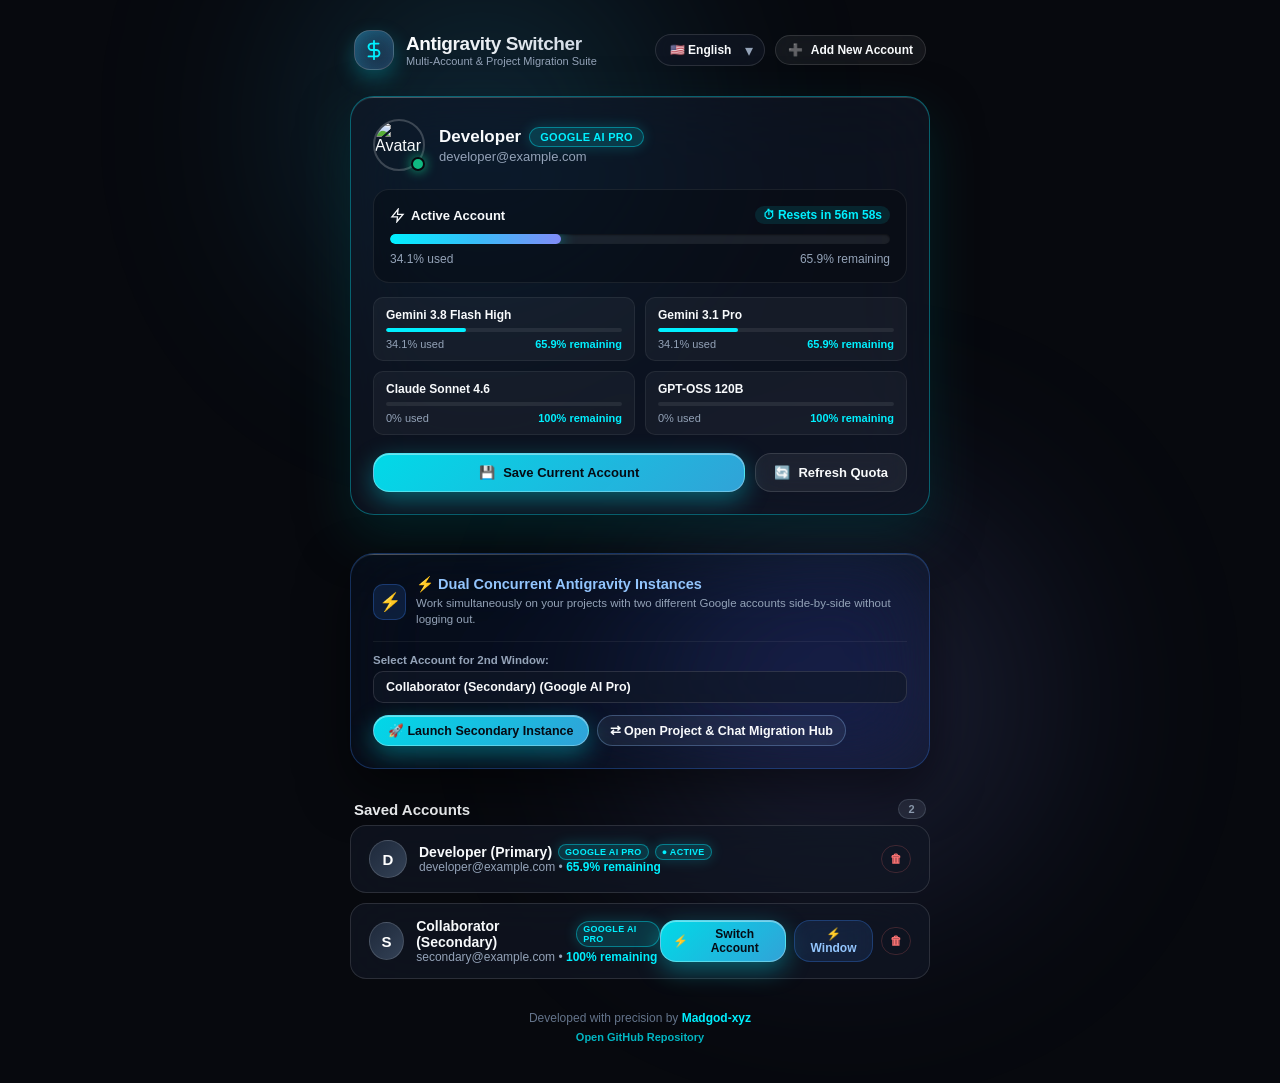
==== app/index.html @ c9e8a595 "feat: initial release of Antigravity Account Switcher & Migration Suite by Ethan Carter" ====
<!DOCTYPE html>
<html lang="en" dir="ltr">
<head>
  <meta charset="UTF-8">
  <meta name="viewport" content="width=device-width, initial-scale=1.0">
  <title>Antigravity Switcher & Migration Suite</title>
  <link rel="stylesheet" href="styles.css">
</head>
<body>

  <!-- Ambient Liquid Glows -->
  <div class="ambient-glow ambient-1"></div>
  <div class="ambient-glow ambient-2"></div>

  <div class="app-container">

    <!-- Header -->
    <header class="app-header">
      <div class="brand-capsule">
        <div class="logo-orb">
          <svg width="22" height="22" viewBox="0 0 24 24" fill="none" stroke="currentColor" stroke-width="2" stroke-linecap="round" stroke-linejoin="round">
            <path d="M12 2v20M17 5H9.5a3.5 3.5 0 0 0 0 7h5a3.5 3.5 0 0 1 0 7H6"/>
          </svg>
        </div>
        <div class="brand-text">
          <h1 data-i18n="appName">Antigravity Switcher</h1>
          <p data-i18n="appSubtitle">Multi-Account & Project Migration Suite</p>
        </div>
      </div>

      <div class="header-actions">
        <!-- Language Selector -->
        <div class="lang-select-wrap">
          <select id="langSelect" class="lang-select" onchange="changeLanguage(this.value)">
            <option value="en" selected>🇺🇸 English</option>
            <option value="fa">🇮🇷 فارسی</option>
            <option value="es">🇪🇸 Español</option>
          </select>
          <span class="lang-chevron">▾</span>
        </div>

        <button class="btn btn-glass" onclick="logoutAndAddNew()" style="padding: 7px 12px; font-size: 12px;">
          <span>➕</span>
          <span data-i18n="addNewAccount">Add Account</span>
        </button>
      </div>
    </header>

    <!-- Hero: Active Account Card -->
    <section class="liquid-card active-card">
      <div class="active-card-top">
        <div class="user-profile">
          <div class="avatar-frame">
            <img id="userAvatar" class="avatar-img" src="" alt="Avatar" style="display:none;" />
            <div id="userAvatarPlaceholder" class="avatar-placeholder">A</div>
            <div class="pulse-dot" title="Active Session"></div>
          </div>
          <div class="user-meta">
            <h2>
              <span id="userName">Active Session</span>
              <span id="tierBadge" class="tier-badge pro">PRO</span>
            </h2>
            <p id="userEmail">Loading session...</p>
          </div>
        </div>
      </div>

      <!-- Live Quota Gauge -->
      <div class="quota-box">
        <div class="quota-box-header">
          <span class="quota-title">
            <svg width="15" height="15" viewBox="0 0 24 24" fill="none" stroke="currentColor" stroke-width="2">
              <path d="M13 2L3 14h9l-1 8 10-12h-9l1-8z"/>
            </svg>
            <span data-i18n="activeAccount">Active Quota</span>
          </span>
          <span id="quotaCountdown" class="quota-countdown">⏱ Resets in --</span>
        </div>

        <div class="liquid-progress-track">
          <div id="quotaProgressFill" class="liquid-progress-fill" style="width: 0%;"></div>
        </div>

        <div class="quota-box-footer">
          <span id="quotaUsedText">0% used</span>
          <span id="quotaRemainingText">100% remaining</span>
        </div>
      </div>

      <!-- Models Breakdown -->
      <div class="models-grid" id="modelsGrid">
        <!-- Injected via JavaScript -->
      </div>

      <!-- Hero Actions -->
      <div class="btn-group-hero">
        <button class="btn btn-primary" onclick="saveCurrentAccount()" style="flex:1;">
          <span>💾</span>
          <span data-i18n="saveCurrent">Save Current Account</span>
        </button>
        <button class="btn btn-glass" onclick="refreshLiveData()">
          <span>🔄</span>
          <span data-i18n="refreshQuota">Refresh</span>
        </button>
      </div>
    </section>

    <!-- Dual-Instance Concurrent Suite Card -->
    <section class="liquid-card" style="margin-top: 18px; border: 1px solid rgba(59,130,246,0.3); background: rgba(59,130,246,0.04);">
      <div style="display:flex; align-items:center; justify-content:space-between;">
        <div style="display:flex; align-items:center; gap:10px;">
          <div style="width:36px; height:36px; border-radius:10px; background:rgba(59,130,246,0.15); border:1px solid rgba(59,130,246,0.3); display:flex; align-items:center; justify-content:center; font-size:18px;">
            ⚡️
          </div>
          <div>
            <h3 data-i18n="dualInstanceTitle" style="font-size:14.5px; font-weight:700; margin:0; color:#93c5fd;">Dual Concurrent Antigravity Instances</h3>
            <p data-i18n="dualInstanceDesc" style="font-size:11.5px; color:var(--text-muted); margin-top:2px; line-height:1.4;">
              Work simultaneously on your projects with two different Google accounts side-by-side without logging out.
            </p>
          </div>
        </div>
      </div>

      <div style="display:flex; flex-wrap:wrap; gap:12px; align-items:flex-end; margin-top:14px; padding-top:12px; border-top:1px solid rgba(255,255,255,0.06);">
        <div style="flex:1; min-width:220px;">
          <label data-i18n="selectSecondaryAccount" style="font-size:11.5px; font-weight:600; color:var(--text-muted); display:block; margin-bottom:5px;">Select Account for 2nd Window:</label>
          <select id="dualTargetAccountSelect" class="lang-select" style="width:100%; border-radius:var(--radius-sm); padding:8px 12px; font-size:12.5px;">
            <!-- Populated from savedAccounts -->
          </select>
        </div>

        <div style="display:flex; gap:8px;">
          <button class="btn btn-primary" id="launchDualBtn" onclick="executeLaunchDual()" style="padding: 7px 14px; font-size: 12.5px;">
            <span data-i18n="launchDualBtn">🚀 Launch Secondary Instance</span>
          </button>
          <button class="btn btn-glass" onclick="openMigrationModal()" style="padding: 7px 12px; font-size: 12.5px; border-color:rgba(147,197,253,0.3);" title="Project & Chat Migration">
            <span data-i18n="openMigrationHubBtn">⇄ Project Migration Hub</span>
          </button>
        </div>
      </div>
    </section>

    <!-- Saved Accounts Section -->
    <section>
      <div class="section-head">
        <h3 data-i18n="savedAccounts">Saved Accounts</h3>
        <span id="accountsCountBadge" class="tier-badge free">0</span>
      </div>

      <div class="accounts-list" id="savedAccountsList">
        <!-- Dynamically injected account cards -->
      </div>
    </section>

    <!-- Footer -->
    <footer class="app-footer">
      <div>
        <span data-i18n="author">Developed with precision by</span>
        <a href="https://github.com/Bombhub-apk" target="_blank">Madgod-xyz</a>
      </div>
      <a href="https://github.com/Bombhub-apk/antigravity-account-switcher" target="_blank" data-i18n="githubNotice" style="font-size:11px; opacity:0.75;">
        ★ Star on GitHub
      </a>
    </footer>

  </div>

  <!-- Project & Chat Migration Modal (iOS Liquid Sheet) -->
  <div class="modal-overlay" id="migrationModal">
    <div class="modal-sheet">
      <div class="modal-header">
        <div>
          <h2 data-i18n="migrateTitle">Project & Chat Migration Hub</h2>
          <p data-i18n="migrateSubtitle" style="font-size:12px; color:var(--text-muted); margin-top:2px;">
            Transfer or clone agent conversations and brainstorm artifacts between accounts
          </p>
        </div>
        <button class="modal-close-btn" onclick="closeMigrationModal()">✕</button>
      </div>

      <div class="modal-body">

        <!-- Navigation Tabs -->
        <div class="modal-tab-bar">
          <button class="modal-tab-btn active" id="modalTabProjectsBtn" onclick="switchModalTab('projects')">
            <span data-i18n="tabProjects">📁 Projects & Workspaces</span>
          </button>
          <button class="modal-tab-btn" id="modalTabTasksBtn" onclick="switchModalTab('tasks')">
            <span data-i18n="tabTasks">⏱ Scheduled Tasks & Isolation</span>
          </button>
          <button class="modal-tab-btn" id="modalTabConversationsBtn" onclick="switchModalTab('conversations')">
            <span data-i18n="tabConversations">💬 Conversations & Migration</span>
          </button>
        </div>

        <!-- PANE 1: PROJECTS & WORKSPACES SELECTIVE SYNC -->
        <div id="paneProjects" class="modal-tab-pane" style="display:flex; flex-direction:column; gap:12px;">
          <p data-i18n="projectsDesc" style="font-size:12px; color:var(--text-muted); line-height:1.5; margin:0;">
            Selectively enable or isolate specific projects in Instance 2 without bleeding unselected code or folders.
          </p>
          <input type="text" id="projectSearchInput" class="lang-select" style="width:100%; border-radius:var(--radius-sm); padding:8px 12px;" placeholder="Search projects or paths..." oninput="filterProjects(this.value)" />
          <div class="project-card-list" id="projectCardList">
            <!-- Dynamically populated project cards -->
          </div>
        </div>

        <!-- PANE 2: SCHEDULED TASKS ISOLATION -->
        <div id="paneTasks" class="modal-tab-pane" style="display:none; flex-direction:column; gap:12px;">
          <p data-i18n="tasksDesc" style="font-size:12px; color:var(--text-muted); line-height:1.5; margin:0;">
            Scheduled tasks and cron jobs in Account 1 are strictly isolated and will never trigger or execute in Account 2.
          </p>
          <div class="task-card-list" id="taskCardList">
            <!-- Dynamically populated task cards -->
          </div>
        </div>

        <!-- PANE 3: CONVERSATIONS & TIMELINES MIGRATION -->
        <div id="paneConversations" class="modal-tab-pane" style="display:none; flex-direction:column; gap:12px;">

          <!-- Target Account Selection -->
          <div style="display:flex; flex-direction:column; gap:6px;">
            <label data-i18n="targetAccount" style="font-size:13px; font-weight:700;">Target Account</label>
            <select id="modalTargetAccountSelect" class="lang-select" style="width:100%; border-radius:var(--radius-md); padding:10px 14px;">
              <!-- Populated dynamically -->
            </select>
          </div>

          <!-- Transfer Mode -->
          <div style="display:flex; flex-direction:column; gap:8px;">
            <label data-i18n="migrationMode" style="font-size:13px; font-weight:700;">Transfer Mode</label>
            <div class="option-row">
              <div class="radio-card selected" id="modeCopyCard" onclick="selectMigrationMode('copy')">
                <span class="radio-card-title" data-i18n="modeCopy">Safe Copy (Keep in both)</span>
                <span class="radio-card-desc" data-i18n="modeCopyDesc">Duplicates conversations and artifacts so you can continue work with new quota.</span>
              </div>
              <div class="radio-card" id="modeCutCard" onclick="selectMigrationMode('move')">
                <span class="radio-card-title" data-i18n="modeCut">Cut & Move (Transfer)</span>
                <span class="radio-card-desc" data-i18n="modeCutDesc">Moves projects completely to target account, cleaning up source.</span>
              </div>
            </div>
          </div>

          <!-- Destination Structure -->
          <div style="display:flex; flex-direction:column; gap:8px;">
            <label data-i18n="structureMode" style="font-size:13px; font-weight:700;">Destination Layout</label>
            <div class="option-row">
              <div class="radio-card selected" id="structSeparateCard" onclick="selectStructureMode('separate')">
                <span class="radio-card-title" data-i18n="structSeparate">Separate Pages & Projects</span>
                <span class="radio-card-desc" data-i18n="structSeparateDesc">Keeps each conversation thread as an independent project.</span>
              </div>
              <div class="radio-card" id="structMergeCard" onclick="selectStructureMode('merge')">
                <span class="radio-card-title" data-i18n="structMerge">Merge into Single Project</span>
                <span class="radio-card-desc" data-i18n="structMergeDesc">Consolidates all selected conversations into a single timeline.</span>
              </div>
            </div>
          </div>

          <!-- Continuous Dual-Sync Toggle -->
          <div class="sync-toggle-card">
            <div style="display:flex; flex-direction:column; gap:3px;">
              <span class="radio-card-title" data-i18n="dualSyncTitle">Continuous Dual-Sync</span>
              <span class="radio-card-desc" data-i18n="dualSyncDesc">Keep AI agent updates synchronized automatically across both accounts.</span>
            </div>
            <label class="ios-switch">
              <input type="checkbox" id="dualSyncCheckbox">
              <span class="ios-slider"></span>
            </label>
          </div>

          <!-- Filter By Project -->
          <div style="display:flex; flex-direction:column; gap:6px;">
            <label data-i18n="filterByProject" style="font-size:12px; font-weight:600; color:var(--text-muted);">Filter by Project:</label>
            <select id="convProjectFilterSelect" class="lang-select" style="width:100%; border-radius:var(--radius-sm); padding:8px 12px;" onchange="onFilterProjectChange(this.value)">
              <option value="" data-i18n="allProjects">All Projects</option>
            </select>
          </div>

          <!-- Conversation Picker -->
          <div style="display:flex; flex-direction:column; gap:8px;">
            <div style="display:flex; justify-content:space-between; align-items:center;">
              <label data-i18n="selectConversations" style="font-size:13px; font-weight:700;">Select Conversations</label>
              <div style="display:flex; gap:8px;">
                <button class="btn-glass" onclick="toggleSelectAllConversations(true)" style="padding:4px 8px; font-size:11px;" data-i18n="selectAll">Select All</button>
                <button class="btn-glass" onclick="toggleSelectAllConversations(false)" style="padding:4px 8px; font-size:11px;" data-i18n="deselectAll">Deselect</button>
              </div>
            </div>
            <input type="text" id="convSearchInput" class="lang-select" style="width:100%; border-radius:var(--radius-sm); padding:8px 12px; margin-bottom:4px;" placeholder="Search conversations..." oninput="filterConversations(this.value)" />

            <div class="conv-picker" id="conversationPickerList">
              <!-- Populated dynamically with checkboxes -->
            </div>
          </div>

        </div>

      </div>

      <div class="modal-footer">
        <button class="btn btn-glass" onclick="closeMigrationModal()" data-i18n="close">Close</button>
        <button class="btn btn-primary" id="startMigrationBtn" onclick="executeMigration()" style="display:none;">
          <span>🚀</span>
          <span data-i18n="startMigration">Start Smart Migration</span>
        </button>
      </div>
    </div>
  </div>

  <!-- Scripts -->
  <script src="i18n.js"></script>
  <script src="app.js"></script>
</body>
</html>
---- app/styles.css ----
/* ==========================================================================
   Antigravity Switcher & Migration Suite - iOS Liquid Glass Stylesheet
   Designed with Apple Liquid Glassmorphism, Specular Borders & Spring Physics
   Author: Ethan Carter (https://github.com/Bombhub-apk/antigravity-account-switcher)
   ========================================================================== */

@import url('https://fonts.googleapis.com/css2?family=Vazirmatn:wght@300;400;500;600;700;800&family=Plus+Jakarta+Sans:wght@400;500;600;700;800&display=swap');

:root {
  --bg-primary: #07090e;
  --bg-secondary: #0d121d;
  
  /* Liquid Glass Panels */
  --glass-surface: rgba(18, 24, 38, 0.65);
  --glass-surface-hover: rgba(26, 35, 56, 0.78);
  --glass-surface-active: rgba(33, 44, 70, 0.85);
  --glass-border: rgba(255, 255, 255, 0.12);
  --glass-border-hover: rgba(255, 255, 255, 0.24);
  --glass-specular: linear-gradient(135deg, rgba(255, 255, 255, 0.22) 0%, rgba(255, 255, 255, 0.03) 50%, rgba(255, 255, 255, 0.08) 100%);
  --glass-shadow: 0 20px 50px rgba(0, 0, 0, 0.5), 0 1px 0 rgba(255, 255, 255, 0.1) inset;
  
  /* Brand Accents */
  --accent-cyan: #00f0ff;
  --accent-blue: #38bdf8;
  --accent-indigo: #818cf8;
  --accent-purple: #c084fc;
  --accent-emerald: #10b981;
  --accent-amber: #f59e0b;
  --accent-rose: #f43f5e;
  
  /* Tier Colors */
  --tier-pro: #00f0ff;
  --tier-ultra: #b388ff;
  --tier-enterprise: #f59e0b;
  --tier-free: #94a3b8;
  
  /* Typography */
  --text-main: #f8fafc;
  --text-muted: #94a3b8;
  --text-dim: #64748b;
  
  /* Radius */
  --radius-sm: 10px;
  --radius-md: 16px;
  --radius-lg: 24px;
  --radius-pill: 9999px;
  
  /* Transitions */
  --spring: cubic-bezier(0.16, 1, 0.3, 1);
  --spring-bounce: cubic-bezier(0.34, 1.56, 0.64, 1);
}

* {
  box-sizing: border-box;
  margin: 0;
  padding: 0;
  -webkit-font-smoothing: antialiased;
  -moz-osx-font-smoothing: grayscale;
}

body {
  background: var(--bg-primary);
  color: var(--text-main);
  font-family: 'Plus Jakarta Sans', -apple-system, BlinkMacSystemFont, 'Segoe UI', Roboto, sans-serif;
  min-height: 100vh;
  overflow-x: hidden;
  position: relative;
  display: flex;
  flex-direction: column;
  align-items: center;
  user-select: none;
  padding: 24px 16px 40px;
}

html[dir="rtl"] body {
  font-family: 'Vazirmatn', -apple-system, BlinkMacSystemFont, 'Segoe UI', Roboto, sans-serif;
}

/* Ambient Radial Glows */
.ambient-glow {
  position: fixed;
  border-radius: 50%;
  filter: blur(120px);
  pointer-events: none;
  z-index: 0;
  opacity: 0.35;
}

.ambient-1 {
  top: -100px;
  left: 20%;
  width: 450px;
  height: 450px;
  background: radial-gradient(circle, #38bdf8 0%, rgba(56, 189, 248, 0) 70%);
}

.ambient-2 {
  bottom: -50px;
  right: 15%;
  width: 500px;
  height: 500px;
  background: radial-gradient(circle, #818cf8 0%, rgba(129, 140, 248, 0) 70%);
}

/* App Container */
.app-container {
  width: 100%;
  max-width: 580px;
  position: relative;
  z-index: 1;
  display: flex;
  flex-direction: column;
  gap: 20px;
}

/* Header */
.app-header {
  display: flex;
  justify-content: space-between;
  align-items: center;
  padding: 6px 4px;
}

.brand-capsule {
  display: flex;
  align-items: center;
  gap: 12px;
}

.logo-orb {
  width: 40px;
  height: 40px;
  border-radius: var(--radius-md);
  background: linear-gradient(135deg, rgba(56, 189, 248, 0.35), rgba(129, 140, 248, 0.15));
  border: 1px solid rgba(255, 255, 255, 0.2);
  display: flex;
  align-items: center;
  justify-content: center;
  box-shadow: 0 8px 20px rgba(0, 240, 255, 0.25), 0 0 15px rgba(56, 189, 248, 0.2) inset;
  backdrop-filter: blur(16px);
  -webkit-backdrop-filter: blur(16px);
  color: var(--accent-cyan);
}

.brand-text h1 {
  font-size: 19px;
  font-weight: 800;
  letter-spacing: -0.4px;
  background: linear-gradient(135deg, #ffffff 0%, #cbd5e1 100%);
  -webkit-background-clip: text;
  -webkit-text-fill-color: transparent;
}

.brand-text p {
  font-size: 11px;
  color: var(--text-muted);
  font-weight: 500;
}

.header-actions {
  display: flex;
  align-items: center;
  gap: 10px;
}

/* Language Selector Pill */
.lang-select-wrap {
  position: relative;
}

.lang-select {
  background: var(--glass-surface);
  border: 1px solid var(--glass-border);
  color: var(--text-main);
  padding: 8px 14px;
  border-radius: var(--radius-pill);
  font-size: 12px;
  font-weight: 600;
  backdrop-filter: blur(20px);
  -webkit-backdrop-filter: blur(20px);
  cursor: pointer;
  outline: none;
  transition: all 0.2s var(--spring);
  appearance: none;
  -webkit-appearance: none;
  padding-right: 28px;
}

html[dir="rtl"] .lang-select {
  padding-right: 14px;
  padding-left: 28px;
}

.lang-select:hover {
  background: var(--glass-surface-hover);
  border-color: var(--glass-border-hover);
}

.lang-chevron {
  position: absolute;
  right: 12px;
  top: 50%;
  transform: translateY(-50%);
  pointer-events: none;
  color: var(--text-muted);
}

html[dir="rtl"] .lang-chevron {
  right: auto;
  left: 12px;
}

/* Liquid Glass Cards */
.liquid-card {
  background: var(--glass-surface);
  border: 1px solid var(--glass-border);
  border-radius: var(--radius-lg);
  padding: 22px;
  backdrop-filter: blur(40px) saturate(180%);
  -webkit-backdrop-filter: blur(40px) saturate(180%);
  box-shadow: var(--glass-shadow);
  position: relative;
  overflow: hidden;
  transition: all 0.35s var(--spring);
}

.liquid-card::before {
  content: '';
  position: absolute;
  top: 0;
  left: 0;
  right: 0;
  height: 1px;
  background: var(--glass-specular);
  pointer-events: none;
}

/* Hero Active Account Card */
.active-card {
  border-color: rgba(0, 240, 255, 0.35);
  box-shadow: 0 20px 50px rgba(0, 240, 255, 0.12), var(--glass-shadow);
}

.active-card-top {
  display: flex;
  justify-content: space-between;
  align-items: flex-start;
  margin-bottom: 18px;
}

.user-profile {
  display: flex;
  align-items: center;
  gap: 14px;
}

.avatar-frame {
  position: relative;
  width: 52px;
  height: 52px;
}

.avatar-img {
  width: 100%;
  height: 100%;
  border-radius: 50%;
  object-fit: cover;
  border: 2px solid rgba(255, 255, 255, 0.2);
}

.avatar-placeholder {
  width: 100%;
  height: 100%;
  border-radius: 50%;
  background: linear-gradient(135deg, #0284c7, #6366f1);
  display: flex;
  align-items: center;
  justify-content: center;
  font-weight: 800;
  font-size: 20px;
  color: #fff;
  border: 2px solid rgba(255, 255, 255, 0.2);
}

.pulse-dot {
  position: absolute;
  bottom: 0;
  right: 0;
  width: 14px;
  height: 14px;
  border-radius: 50%;
  background: var(--accent-emerald);
  border: 2px solid var(--bg-primary);
  box-shadow: 0 0 12px var(--accent-emerald);
  animation: pulse-ring 2s infinite;
}

html[dir="rtl"] .pulse-dot {
  right: auto;
  left: 0;
}

@keyframes pulse-ring {
  0% { transform: scale(0.95); box-shadow: 0 0 0 0 rgba(16, 185, 129, 0.7); }
  70% { transform: scale(1); box-shadow: 0 0 0 8px rgba(16, 185, 129, 0); }
  100% { transform: scale(0.95); box-shadow: 0 0 0 0 rgba(16, 185, 129, 0); }
}

.user-meta h2 {
  font-size: 17px;
  font-weight: 700;
  display: flex;
  align-items: center;
  gap: 8px;
}

.user-meta p {
  font-size: 13px;
  color: var(--text-muted);
  margin-top: 2px;
}

/* Tier Badges */
.tier-badge {
  display: inline-flex;
  align-items: center;
  gap: 4px;
  padding: 3px 10px;
  border-radius: var(--radius-pill);
  font-size: 11px;
  font-weight: 700;
  letter-spacing: 0.3px;
  text-transform: uppercase;
}

.tier-badge.pro {
  background: rgba(0, 240, 255, 0.16);
  color: var(--accent-cyan);
  border: 1px solid rgba(0, 240, 255, 0.4);
  box-shadow: 0 0 14px rgba(0, 240, 255, 0.2);
}

.tier-badge.ultra {
  background: rgba(179, 136, 255, 0.18);
  color: var(--tier-ultra);
  border: 1px solid rgba(179, 136, 255, 0.4);
  box-shadow: 0 0 14px rgba(179, 136, 255, 0.2);
}

.tier-badge.enterprise {
  background: rgba(245, 158, 11, 0.18);
  color: var(--accent-amber);
  border: 1px solid rgba(245, 158, 11, 0.4);
}

.tier-badge.free {
  background: rgba(148, 163, 184, 0.15);
  color: var(--tier-free);
  border: 1px solid rgba(148, 163, 184, 0.25);
}

/* Quota Gauge Section */
.quota-box {
  background: rgba(0, 0, 0, 0.25);
  border: 1px solid rgba(255, 255, 255, 0.08);
  border-radius: var(--radius-md);
  padding: 16px;
  margin-top: 10px;
}

.quota-box-header {
  display: flex;
  justify-content: space-between;
  align-items: center;
  font-size: 13px;
  margin-bottom: 10px;
}

.quota-title {
  font-weight: 600;
  color: var(--text-main);
  display: flex;
  align-items: center;
  gap: 6px;
}

.quota-countdown {
  font-size: 12px;
  color: var(--accent-cyan);
  font-weight: 600;
  background: rgba(0, 240, 255, 0.1);
  padding: 2px 8px;
  border-radius: var(--radius-pill);
}

/* Liquid Progress Bar */
.liquid-progress-track {
  width: 100%;
  height: 10px;
  background: rgba(255, 255, 255, 0.08);
  border-radius: var(--radius-pill);
  overflow: hidden;
  position: relative;
  box-shadow: 0 1px 2px rgba(0, 0, 0, 0.5) inset;
}

.liquid-progress-fill {
  height: 100%;
  border-radius: var(--radius-pill);
  background: linear-gradient(90deg, #00f0ff, #38bdf8, #818cf8);
  box-shadow: 0 0 16px rgba(0, 240, 255, 0.6);
  transition: width 0.8s var(--spring);
  position: relative;
}

.liquid-progress-fill.warning {
  background: linear-gradient(90deg, #f59e0b, #fbbf24);
  box-shadow: 0 0 16px rgba(245, 158, 11, 0.6);
}

.liquid-progress-fill.critical {
  background: linear-gradient(90deg, #ef4444, #f87171);
  box-shadow: 0 0 16px rgba(239, 68, 68, 0.6);
}

.quota-box-footer {
  display: flex;
  justify-content: space-between;
  font-size: 12px;
  color: var(--text-muted);
  margin-top: 8px;
  font-weight: 500;
}

/* Model Quota Grid */
.models-grid {
  display: grid;
  grid-template-columns: repeat(2, 1fr);
  gap: 10px;
  margin-top: 14px;
}

.model-chip {
  background: rgba(255, 255, 255, 0.04);
  border: 1px solid rgba(255, 255, 255, 0.07);
  border-radius: var(--radius-sm);
  padding: 10px 12px;
  display: flex;
  flex-direction: column;
  gap: 6px;
}

.model-chip-name {
  font-size: 12px;
  font-weight: 600;
  color: var(--text-main);
  white-space: nowrap;
  overflow: hidden;
  text-overflow: ellipsis;
}

.model-chip-status {
  display: flex;
  justify-content: space-between;
  font-size: 11px;
}

.model-bar {
  height: 4px;
  background: rgba(255, 255, 255, 0.08);
  border-radius: 4px;
  overflow: hidden;
}

.model-bar-fill {
  height: 100%;
  background: var(--accent-cyan);
  border-radius: 4px;
  transition: width 0.6s var(--spring);
}

/* Action Buttons */
.btn-group-hero {
  display: flex;
  gap: 10px;
  margin-top: 18px;
}

.btn {
  display: inline-flex;
  align-items: center;
  justify-content: center;
  gap: 8px;
  padding: 11px 18px;
  border-radius: var(--radius-md);
  font-size: 13px;
  font-weight: 600;
  cursor: pointer;
  outline: none;
  transition: all 0.25s var(--spring);
  border: 1px solid transparent;
}

.btn:active {
  transform: scale(0.97);
}

.btn-primary {
  background: linear-gradient(135deg, rgba(0, 240, 255, 0.9), rgba(56, 189, 248, 0.85));
  color: #050b14;
  border-color: rgba(255, 255, 255, 0.3);
  box-shadow: 0 8px 24px rgba(0, 240, 255, 0.35), 0 1px 0 rgba(255, 255, 255, 0.4) inset;
}

.btn-primary:hover {
  background: linear-gradient(135deg, #00f0ff, #38bdf8);
  box-shadow: 0 10px 30px rgba(0, 240, 255, 0.45);
}

.btn-glass {
  background: rgba(255, 255, 255, 0.06);
  border-color: var(--glass-border);
  color: var(--text-main);
  backdrop-filter: blur(16px);
  -webkit-backdrop-filter: blur(16px);
}

.btn-glass:hover {
  background: rgba(255, 255, 255, 0.12);
  border-color: var(--glass-border-hover);
}

.btn-ghost-danger {
  background: transparent;
  color: #f87171;
  border-color: rgba(248, 113, 113, 0.2);
}

.btn-ghost-danger:hover {
  background: rgba(248, 113, 113, 0.12);
  border-color: rgba(248, 113, 113, 0.4);
}

/* Saved Accounts Section */
.section-head {
  display: flex;
  justify-content: space-between;
  align-items: center;
  margin: 10px 4px 6px;
}

.section-head h3 {
  font-size: 15px;
  font-weight: 700;
  color: var(--text-main);
}

.accounts-list {
  display: flex;
  flex-direction: column;
  gap: 10px;
}

.account-item-card {
  background: var(--glass-surface);
  border: 1px solid var(--glass-border);
  border-radius: var(--radius-md);
  padding: 14px 18px;
  display: flex;
  align-items: center;
  justify-content: space-between;
  backdrop-filter: blur(30px);
  -webkit-backdrop-filter: blur(30px);
  transition: all 0.25s var(--spring);
}

.account-item-card:hover {
  background: var(--glass-surface-hover);
  border-color: var(--glass-border-hover);
  transform: translateY(-1px);
}

.account-info {
  display: flex;
  align-items: center;
  gap: 12px;
}

.account-avatar-small {
  width: 38px;
  height: 38px;
  border-radius: 50%;
  background: linear-gradient(135deg, #1e293b, #334155);
  display: flex;
  align-items: center;
  justify-content: center;
  font-size: 15px;
  font-weight: 700;
  color: #fff;
  border: 1px solid rgba(255, 255, 255, 0.15);
}

.account-labels h4 {
  font-size: 14px;
  font-weight: 600;
  display: flex;
  align-items: center;
  gap: 6px;
}

.account-labels p {
  font-size: 12px;
  color: var(--text-muted);
}

.account-actions {
  display: flex;
  align-items: center;
  gap: 8px;
}

/* Modal Overlay (iOS Style Liquid Sheet) */
.modal-overlay {
  position: fixed;
  top: 0;
  left: 0;
  right: 0;
  bottom: 0;
  background: rgba(0, 0, 0, 0.65);
  backdrop-filter: blur(24px) saturate(180%);
  -webkit-backdrop-filter: blur(24px) saturate(180%);
  z-index: 100;
  display: none;
  align-items: center;
  justify-content: center;
  padding: 20px;
  opacity: 0;
  transition: opacity 0.3s var(--spring);
}

.modal-overlay.active {
  display: flex;
  opacity: 1;
}

.modal-sheet {
  background: #0d1322;
  border: 1px solid rgba(255, 255, 255, 0.16);
  border-radius: 28px;
  width: 100%;
  max-width: 520px;
  max-height: 88vh;
  display: flex;
  flex-direction: column;
  box-shadow: 0 30px 80px rgba(0, 0, 0, 0.8), 0 1px 0 rgba(255, 255, 255, 0.2) inset;
  transform: scale(0.92) translateY(20px);
  transition: all 0.35s var(--spring-bounce);
  overflow: hidden;
}

.modal-overlay.active .modal-sheet {
  transform: scale(1) translateY(0);
}

.modal-header {
  padding: 20px 24px;
  border-bottom: 1px solid rgba(255, 255, 255, 0.08);
  display: flex;
  justify-content: space-between;
  align-items: center;
}

.modal-header h2 {
  font-size: 17px;
  font-weight: 700;
}

.modal-close-btn {
  background: rgba(255, 255, 255, 0.08);
  border: none;
  width: 32px;
  height: 32px;
  border-radius: 50%;
  color: var(--text-muted);
  cursor: pointer;
  display: flex;
  align-items: center;
  justify-content: center;
  transition: all 0.2s;
}

.modal-close-btn:hover {
  background: rgba(255, 255, 255, 0.16);
  color: #fff;
}

.modal-body {
  padding: 20px 24px;
  overflow-y: auto;
  display: flex;
  flex-direction: column;
  gap: 18px;
}

/* Custom Checkbox and Radio in iOS style */
.option-row {
  display: flex;
  gap: 10px;
}

.radio-card {
  flex: 1;
  background: rgba(255, 255, 255, 0.04);
  border: 1px solid rgba(255, 255, 255, 0.08);
  border-radius: var(--radius-md);
  padding: 12px 14px;
  cursor: pointer;
  transition: all 0.2s;
  display: flex;
  flex-direction: column;
  gap: 4px;
}

.radio-card:hover {
  background: rgba(255, 255, 255, 0.08);
}

.radio-card.selected {
  background: rgba(0, 240, 255, 0.08);
  border-color: rgba(0, 240, 255, 0.4);
  box-shadow: 0 0 16px rgba(0, 240, 255, 0.15);
}

.radio-card-title {
  font-size: 13px;
  font-weight: 700;
  color: var(--text-main);
}

.radio-card-desc {
  font-size: 11px;
  color: var(--text-muted);
  line-height: 1.4;
}

.sync-toggle-card {
  background: rgba(255, 255, 255, 0.04);
  border: 1px solid rgba(255, 255, 255, 0.08);
  border-radius: var(--radius-md);
  padding: 14px 16px;
  display: flex;
  align-items: center;
  justify-content: space-between;
  gap: 12px;
}

.ios-switch {
  position: relative;
  display: inline-block;
  width: 44px;
  height: 24px;
  flex-shrink: 0;
}

.ios-switch input {
  opacity: 0;
  width: 0;
  height: 0;
}

.ios-slider {
  position: absolute;
  cursor: pointer;
  top: 0; left: 0; right: 0; bottom: 0;
  background-color: rgba(255, 255, 255, 0.16);
  transition: .3s var(--spring);
  border-radius: 24px;
}

.ios-slider:before {
  position: absolute;
  content: "";
  height: 18px;
  width: 18px;
  left: 3px;
  bottom: 3px;
  background-color: white;
  transition: .3s var(--spring);
  border-radius: 50%;
  box-shadow: 0 2px 5px rgba(0,0,0,0.3);
}

input:checked + .ios-slider {
  background-color: var(--accent-cyan);
}

input:checked + .ios-slider:before {
  transform: translateX(20px);
}

/* Conversation Picker List */
.conv-picker {
  background: rgba(0, 0, 0, 0.3);
  border: 1px solid rgba(255, 255, 255, 0.08);
  border-radius: var(--radius-md);
  max-height: 180px;
  overflow-y: auto;
  display: flex;
  flex-direction: column;
}

.conv-item {
  display: flex;
  align-items: center;
  gap: 12px;
  padding: 10px 14px;
  border-bottom: 1px solid rgba(255, 255, 255, 0.04);
  font-size: 13px;
  cursor: pointer;
}

.conv-item:last-child {
  border-bottom: none;
}

.conv-item:hover {
  background: rgba(255, 255, 255, 0.04);
}

.conv-title {
  flex: 1;
  white-space: nowrap;
  overflow: hidden;
  text-overflow: ellipsis;
  font-weight: 500;
}

.conv-date {
  font-size: 11px;
  color: var(--text-dim);
}

.modal-footer {
  padding: 16px 24px;
  border-top: 1px solid rgba(255, 255, 255, 0.08);
  display: flex;
  justify-content: flex-end;
  gap: 10px;
}

/* Footer */
.app-footer {
  margin-top: 12px;
  text-align: center;
  font-size: 12px;
  color: var(--text-dim);
  display: flex;
  flex-direction: column;
  align-items: center;
  gap: 6px;
}

.app-footer a {
  color: var(--accent-cyan);
  text-decoration: none;
  font-weight: 600;
  transition: opacity 0.2s;
}

.app-footer a:hover {
  opacity: 0.8;
}

/* Scrollbar Customization */
::-webkit-scrollbar {
  width: 6px;
  height: 6px;
}

::-webkit-scrollbar-track {
  background: transparent;
}

::-webkit-scrollbar-thumb {
  background: rgba(255, 255, 255, 0.15);
  border-radius: 10px;
}

::-webkit-scrollbar-thumb:hover {
  background: rgba(255, 255, 255, 0.25);
}

/* Modal Navigation Tabs */
.modal-tab-bar {
  display: flex;
  gap: 8px;
  border-bottom: 1px solid rgba(255, 255, 255, 0.08);
  padding-bottom: 12px;
  margin-bottom: 14px;
}

.modal-tab-btn {
  background: rgba(255, 255, 255, 0.04);
  border: 1px solid rgba(255, 255, 255, 0.08);
  color: var(--text-muted);
  padding: 8px 14px;
  border-radius: var(--radius-pill);
  font-size: 12px;
  font-weight: 600;
  cursor: pointer;
  transition: all 0.2s var(--spring);
  display: inline-flex;
  align-items: center;
  gap: 6px;
}

.modal-tab-btn:hover {
  background: rgba(255, 255, 255, 0.08);
  color: var(--text-main);
}

.modal-tab-btn.active {
  background: rgba(59, 130, 246, 0.2);
  border-color: rgba(59, 130, 246, 0.45);
  color: #93c5fd;
  box-shadow: 0 0 16px rgba(59, 130, 246, 0.25);
}

/* Project Cards */
.project-card-list, .task-card-list {
  display: flex;
  flex-direction: column;
  gap: 10px;
  max-height: 380px;
  overflow-y: auto;
  padding-right: 4px;
}

.project-item-card, .task-item-card {
  background: rgba(255, 255, 255, 0.03);
  border: 1px solid rgba(255, 255, 255, 0.08);
  border-radius: var(--radius-md);
  padding: 12px 14px;
  display: flex;
  align-items: center;
  justify-content: space-between;
  gap: 12px;
  transition: all 0.2s ease;
}

.project-item-card:hover, .task-item-card:hover {
  background: rgba(255, 255, 255, 0.05);
  border-color: rgba(255, 255, 255, 0.15);
}

.project-info-main, .task-info-main {
  flex: 1;
  min-width: 0;
}

.project-title-row, .task-title-row {
  display: flex;
  align-items: center;
  gap: 8px;
  flex-wrap: wrap;
}

.project-title-text, .task-title-text {
  font-size: 13.5px;
  font-weight: 700;
  color: var(--text-main);
  white-space: nowrap;
  overflow: hidden;
  text-overflow: ellipsis;
}

.project-path-text, .task-desc-text {
  font-size: 11px;
  color: var(--text-dim);
  margin-top: 3px;
  font-family: monospace;
  white-space: nowrap;
  overflow: hidden;
  text-overflow: ellipsis;
}

.badge-tag {
  display: inline-flex;
  align-items: center;
  gap: 3px;
  font-size: 10px;
  font-weight: 700;
  padding: 2px 7px;
  border-radius: 9999px;
  text-transform: uppercase;
  letter-spacing: 0.3px;
}

.badge-shared {
  background: rgba(16, 185, 129, 0.15);
  color: #34d399;
  border: 1px solid rgba(16, 185, 129, 0.35);
}

.badge-account1 {
  background: rgba(59, 130, 246, 0.15);
  color: #93c5fd;
  border: 1px solid rgba(59, 130, 246, 0.35);
}

.badge-isolated {
  background: rgba(245, 158, 11, 0.15);
  color: #fbbf24;
  border: 1px solid rgba(245, 158, 11, 0.35);
}

.badge-disabled {
  background: rgba(239, 68, 68, 0.15);
  color: #f87171;
  border: 1px solid rgba(239, 68, 68, 0.35);
}
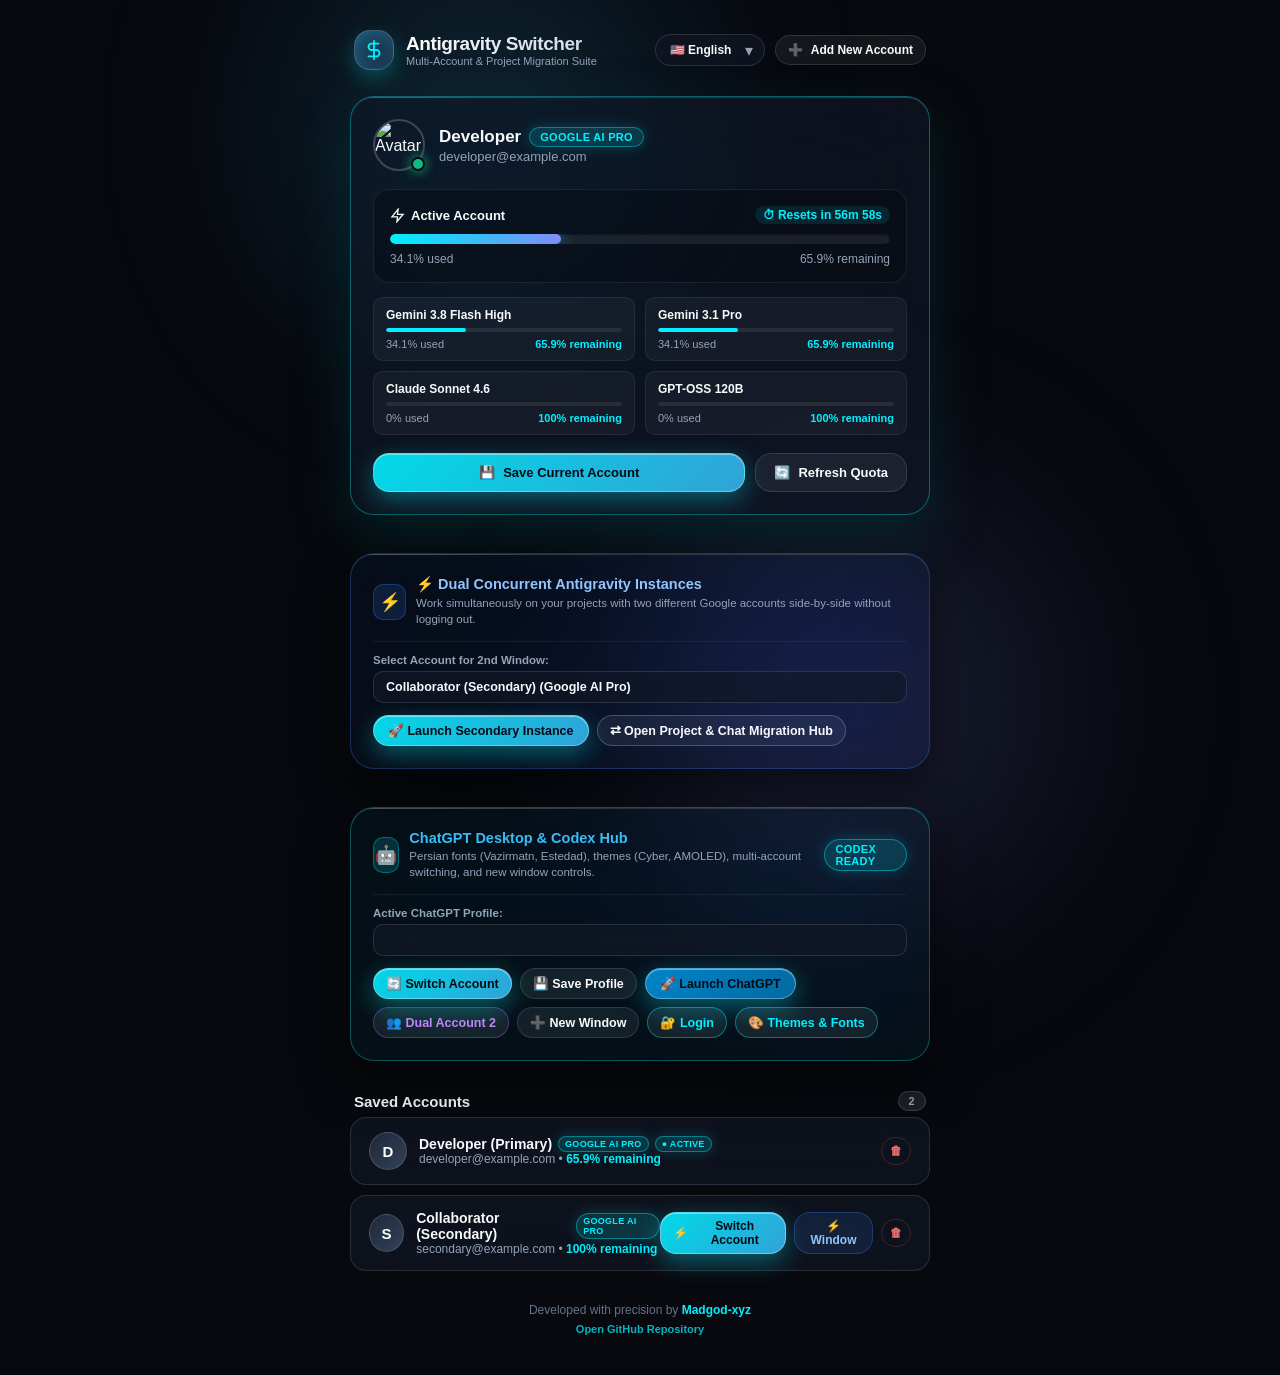
==== commit 1d1dca55: "feat(chatgpt-suite): add in-app authentication center, outfit typography, single-card composer, and " ====
--- a/app/index.html
+++ b/app/index.html
@@ -140,6 +140,58 @@
       </div>
     </section>
 
+    <!-- ChatGPT Desktop & Codex Enhanced Section -->
+    <section class="liquid-card" style="margin-top: 18px; border: 1px solid rgba(0,240,255,0.3); background: rgba(0,240,255,0.03);">
+      <div style="display:flex; align-items:center; justify-content:space-between;">
+        <div style="display:flex; align-items:center; gap:10px;">
+          <div style="width:36px; height:36px; border-radius:10px; background:rgba(0,240,255,0.15); border:1px solid rgba(0,240,255,0.3); display:flex; align-items:center; justify-content:center; font-size:18px;">
+            🤖
+          </div>
+          <div>
+            <h3 data-i18n="chatgptHubTitle" style="font-size:14.5px; font-weight:700; margin:0; color:#38bdf8;">ChatGPT Desktop & Codex Hub</h3>
+            <p data-i18n="chatgptHubDesc" style="font-size:11.5px; color:var(--text-muted); margin-top:2px; line-height:1.4;">
+              Persian fonts (Vazirmatn, Estedad), themes (Cyber, AMOLED), multi-account switching, and new window controls.
+            </p>
+          </div>
+        </div>
+        <span id="chatgptActiveBadge" class="tier-badge pro" style="font-size:11px; padding:3px 10px; border-radius:9999px;">Codex Ready</span>
+      </div>
+
+      <!-- Account Selection & Quick Launch -->
+      <div style="display:flex; flex-wrap:wrap; gap:12px; align-items:flex-end; margin-top:14px; padding-top:12px; border-top:1px solid rgba(255,255,255,0.06);">
+        <div style="flex:1; min-width:200px;">
+          <label style="font-size:11.5px; font-weight:600; color:var(--text-muted); display:block; margin-bottom:5px;" data-i18n="chatgptActiveProfileLabel">Active ChatGPT Profile:</label>
+          <select id="chatgptProfileSelect" class="lang-select" style="width:100%; border-radius:var(--radius-sm); padding:8px 12px; font-size:12.5px;">
+            <!-- Populated dynamically -->
+          </select>
+        </div>
+
+        <div style="display:flex; flex-wrap:wrap; gap:8px;">
+          <button class="btn btn-primary" onclick="executeSwitchChatgptProfile()" style="padding: 7px 12px; font-size: 12.5px;" title="Switch Active Account">
+            <span data-i18n="chatgptSwitchBtn">🔄 Switch Account</span>
+          </button>
+          <button class="btn btn-glass" onclick="executeSaveChatgptProfile()" style="padding: 7px 12px; font-size: 12.5px;" title="Save current session as new profile">
+            <span data-i18n="chatgptSaveBtn">💾 Save Profile</span>
+          </button>
+          <button class="btn btn-primary" onclick="executeLaunchChatgpt(1)" style="padding: 7px 14px; font-size: 12.5px; background:linear-gradient(135deg, #0284c7, #0369a1);">
+            <span data-i18n="chatgptLaunchInst1">🚀 Launch ChatGPT</span>
+          </button>
+          <button class="btn btn-glass" onclick="executeLaunchChatgpt(2)" style="padding: 7px 12px; font-size: 12.5px; border-color:rgba(168,85,247,0.4); color:#c084fc;">
+            <span data-i18n="chatgptLaunchInst2">👥 Dual Account 2</span>
+          </button>
+          <button class="btn btn-glass" onclick="executeLaunchChatgpt(1, true)" style="padding: 7px 12px; font-size: 12.5px;">
+            <span data-i18n="chatgptNewWin">➕ New Window</span>
+          </button>
+          <button class="btn btn-glass" onclick="executeLoginChatgpt()" style="padding: 7px 12px; font-size: 12.5px; border-color:rgba(0,240,255,0.4); color:#00f0ff;" title="Open Login Flow">
+            <span data-i18n="chatgptLoginBtn">🔐 Login</span>
+          </button>
+          <button class="btn btn-glass" onclick="openChatgptThemeModal()" style="padding: 7px 12px; font-size: 12.5px; border-color:rgba(0,240,255,0.4); color:#00f0ff;">
+            <span data-i18n="chatgptThemeBtn">🎨 Themes & Fonts</span>
+          </button>
+        </div>
+      </div>
+    </section>
+
     <!-- Saved Accounts Section -->
     <section>
       <div class="section-head">
@@ -156,9 +208,9 @@
     <footer class="app-footer">
       <div>
         <span data-i18n="author">Developed with precision by</span>
-        <a href="https://github.com/Bombhub-apk" target="_blank">Madgod-xyz</a>
-      </div>
-      <a href="https://github.com/Bombhub-apk/antigravity-account-switcher" target="_blank" data-i18n="githubNotice" style="font-size:11px; opacity:0.75;">
+        <a href="https://github.com/Madgod-xyz" target="_blank">Madgod-xyz</a>
+      </div>
+      <a href="https://github.com/Madgod-xyz/antigravity-account-switcher" target="_blank" data-i18n="githubNotice" style="font-size:11px; opacity:0.75;">
         ★ Star on GitHub
       </a>
     </footer>
